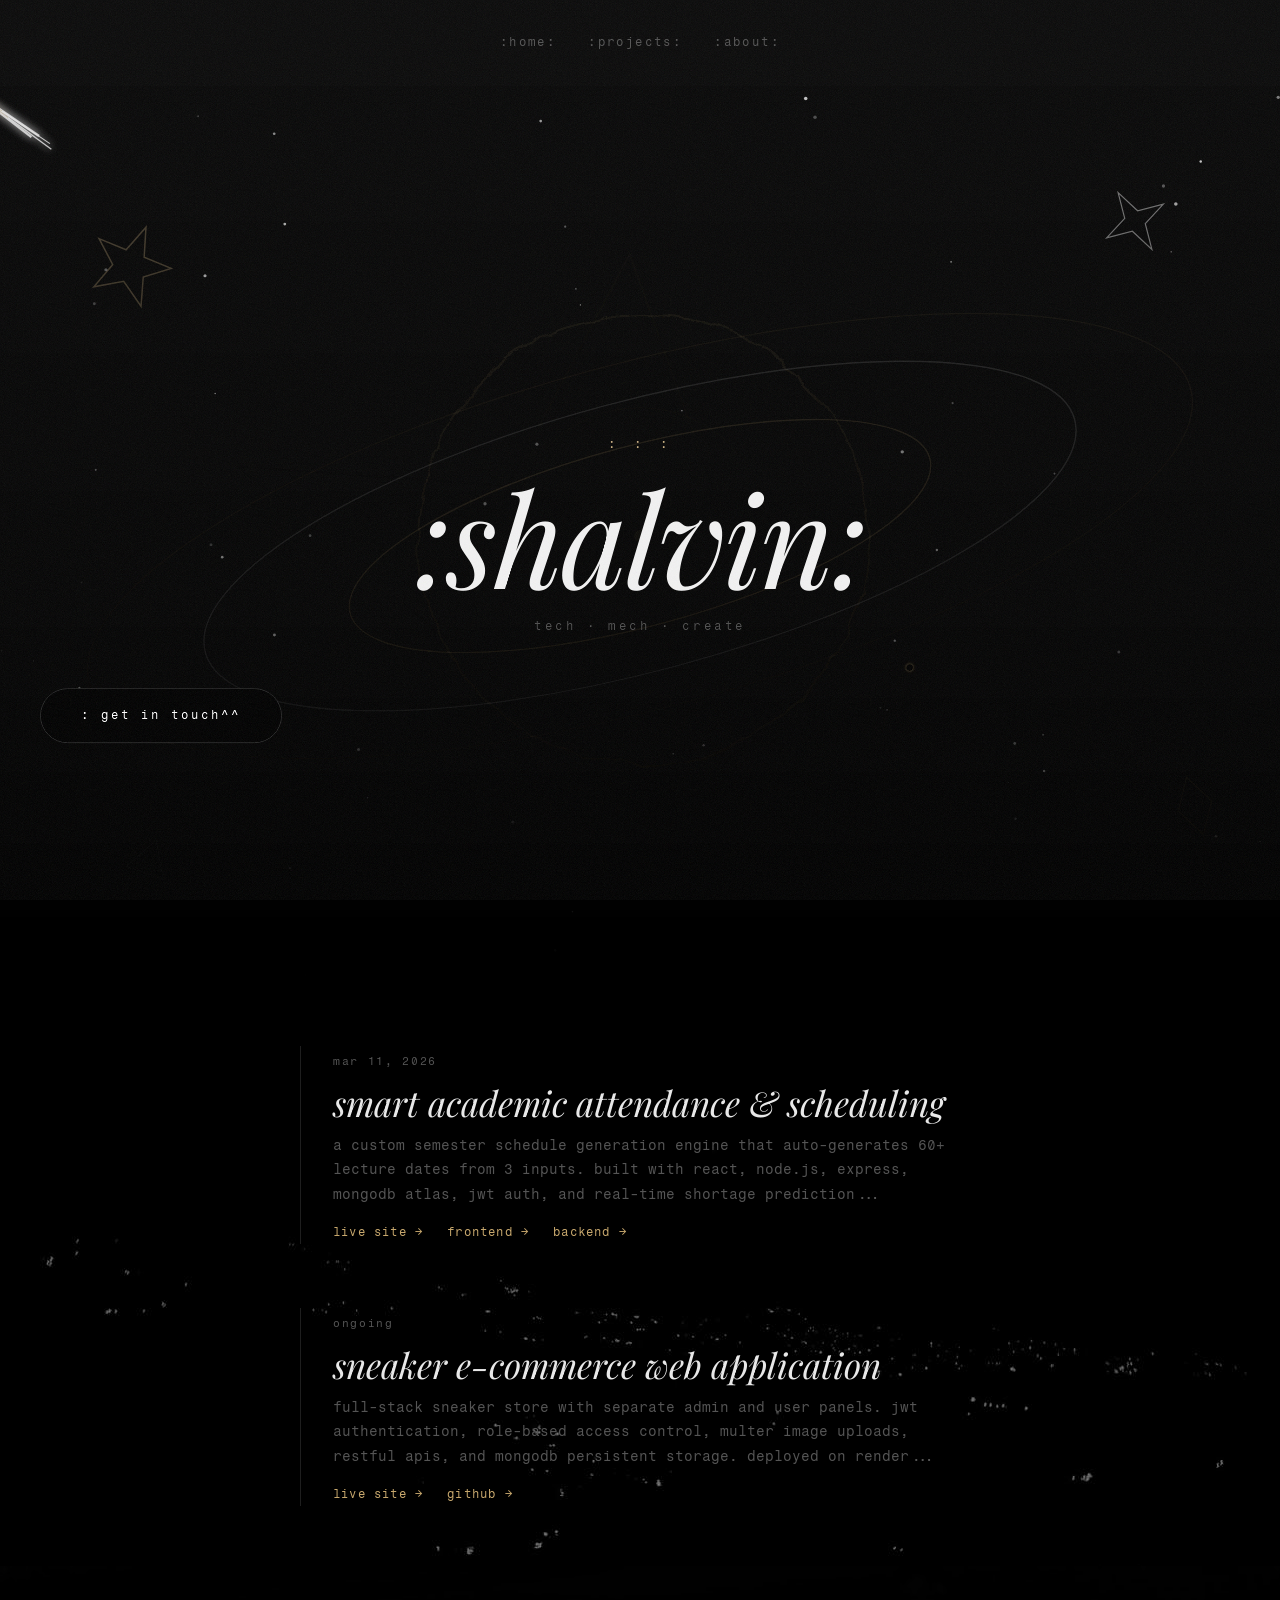
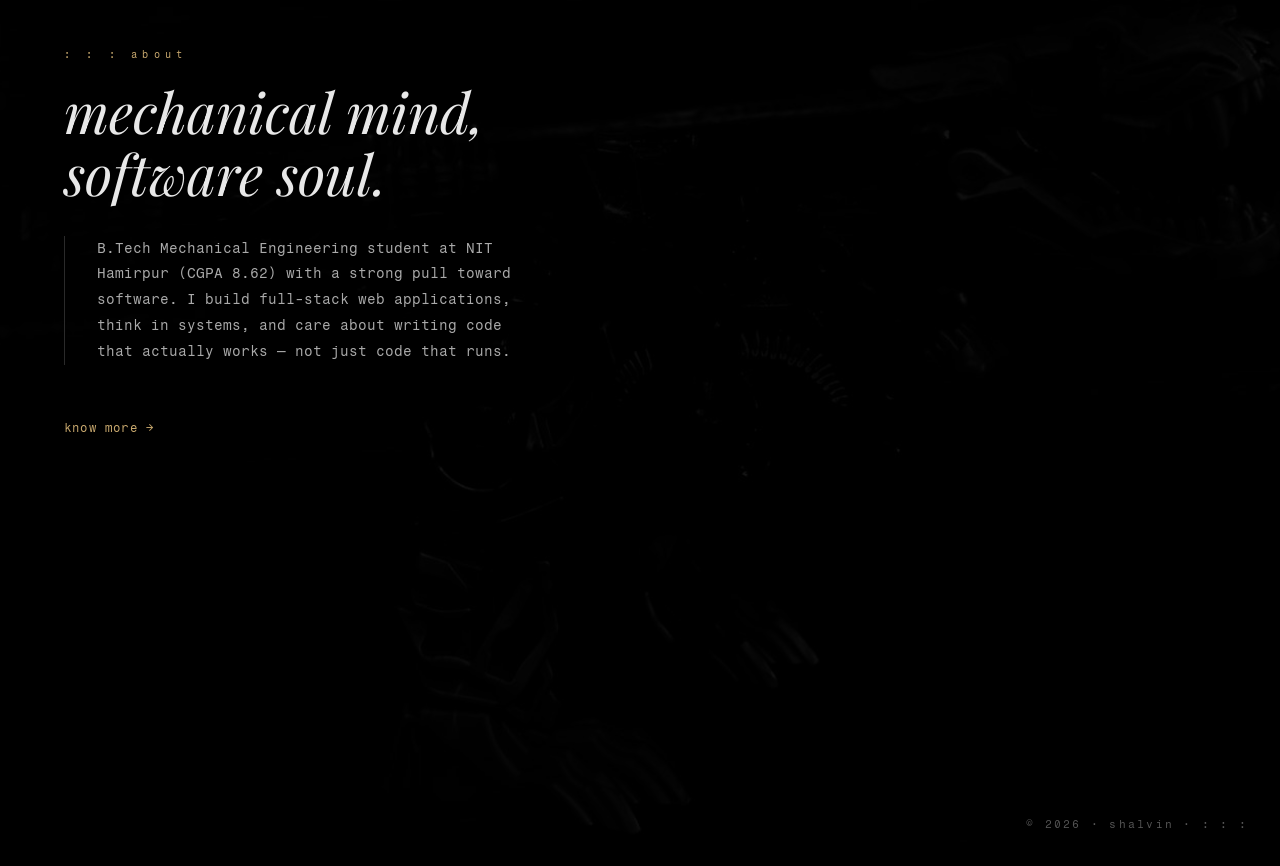
==== index.html @ be94e2be "initial deploy" ====
<!DOCTYPE html>
<html lang="en">
<head>
  <meta charset="UTF-8" />
  <meta name="viewport" content="width=device-width, initial-scale=1.0"/>
  <title>your.site</title>
  <link rel="preconnect" href="https://fonts.googleapis.com">
  <link href="https://fonts.googleapis.com/css2?family=Fragment+Mono&family=Playfair+Display:ital@0;1&display=swap" rel="stylesheet">
  <link rel="stylesheet" href="style.css" />
</head>
<body>
 
  
  <div class="grain"></div>
    <nav class="nav">
    <a href="index.html">:home:</a>
    <a href="index.html#projects">:projects:</a>
    <a href="#about">:about:</a>
  </nav>
  <section class="hero">
 
    <svg id="cosmos-svg" class="cosmos" viewBox="0 0 900 600"
      xmlns="http://www.w3.org/2000/svg" preserveAspectRatio="xMidYMid slice">
      <defs>
        <filter id="glow" x="-50%" y="-50%" width="200%" height="200%">
          <feGaussianBlur stdDeviation="3" result="blur"/>
          <feMerge><feMergeNode in="blur"/><feMergeNode in="SourceGraphic"/></feMerge>
        </filter>
        <filter id="harshGlow" x="-100%" y="-100%" width="300%" height="300%">
          <feGaussianBlur stdDeviation="6" result="blur"/>
          <feMerge><feMergeNode in="blur"/><feMergeNode in="SourceGraphic"/></feMerge>
        </filter>
        <filter id="distort">
          <feTurbulence type="turbulence" baseFrequency="0.02" numOctaves="2" seed="5" result="turb">
            <animate attributeName="baseFrequency" values="0.02;0.04;0.02" dur="8s" repeatCount="indefinite"/>
          </feTurbulence>
          <feDisplacementMap in="SourceGraphic" in2="turb" scale="8" xChannelSelector="R" yChannelSelector="G"/>
        </filter>
        <clipPath id="cosmosClip"><rect width="900" height="600"/></clipPath>
      </defs>
    
      <g id="cosmos-main" clip-path="url(#cosmosClip)">
        <ellipse cx="450" cy="300" rx="200" ry="60" fill="none" stroke="rgba(201,169,110,0.23)" stroke-width="1" transform="rotate(-15 450 300)"/>
        <ellipse cx="450" cy="300" rx="300" ry="90" fill="none" stroke="rgba(255,255,255,0.17)" stroke-width="1" transform="rotate(-15 450 300)"/>
        <ellipse cx="450" cy="300" rx="380" ry="115" fill="none" stroke="rgba(201,169,110,0.10)" stroke-width="1" transform="rotate(-15 450 300)"/>
        <g transform="translate(450,300)" filter="url(#distort)" opacity="0.12">
          <circle cx="0" cy="0" r="150" fill="none" stroke="#c9a96e" stroke-width="1.5"/>
        </g>
        <g transform="translate(450,300) rotate(-15)">
          <g>
            <circle cx="200" cy="0" r="3" fill="rgba(201,169,110,1)" filter="url(#glow)">
              <animate attributeName="opacity" values="0.9;0.4;0.9" dur="3s" repeatCount="indefinite"/>
            </circle>
            <animateTransform attributeName="transform" type="rotate" from="0" to="360" dur="12s" repeatCount="indefinite"/>
          </g>
          <g>
            <circle cx="-200" cy="0" r="2" fill="rgba(255,255,255,1)>
              <animate attributeName="opacity" values="0.5;0.1;0.5" dur="2.5s" repeatCount="indefinite"/>
            </circle>
            <animateTransform attributeName="transform" type="rotate" from="180" to="540" dur="12s" repeatCount="indefinite"/>
          </g>
        </g>
        <g transform="translate(110,120)">
          <polygon points="0,-28 6.5,-9 26,-9 11,3.5 17,22 0,11 -17,22 -11,3.5 -26,-9 -6.5,-9" fill="none" stroke="rgba(201,169,110,0.4)" stroke-width="1">
            <animateTransform attributeName="transform" type="rotate" from="0" to="360" dur="22s" repeatCount="indefinite"/>
          </polygon>
        </g>
        <g transform="translate(780,90)">
          <polygon points="0,-22 5,-5 22,0 5,5 0,22 -5,5 -22,0 -5,-5" fill="none" stroke="rgba(255,255,255,0.5)" stroke-width="0.8">
            <animateTransform attributeName="transform" type="rotate" from="0" to="-360" dur="16s" repeatCount="indefinite"/>
          </polygon>
        </g>
        <g transform="translate(820,480)">
          <polygon points="0,-20 5.8,-10 11.5,0 5.8,10 0,20 -5.8,10 -11.5,0 -5.8,-10" fill="none" stroke="rgba(201,169,110,0.2)" stroke-width="1">
            <animateTransform attributeName="transform" type="rotate" from="360" to="0" dur="30s" repeatCount="indefinite"/>
          </polygon>
        </g>
        <polygon points="450,80 520,240 700,240 560,340 610,500 450,400 290,500 340,340 200,240 380,240" fill="none" stroke="rgba(201,169,110,0.04)" stroke-width="1.5">
          <animateTransform attributeName="transform" type="rotate" from="0" to="360" dur="120s" repeatCount="indefinite" additive="sum" origin="450 300"/>
        </polygon>
        <g transform="translate(60,260)">
          <polygon points="0,-15 13,8 -13,8" fill="none" stroke="rgba(255,255,255,0.15)" stroke-width="0.8">
            <animateTransform attributeName="transform" type="rotate" from="0" to="360" dur="25s" repeatCount="indefinite"/>
          </polygon>
          <animateTransform attributeName="transform" type="translate" values="60,260; 70,248; 60,260" dur="11s" repeatCount="indefinite" additive="sum"/>
        </g>
        <circle cx="450" cy="300" r="80" fill="none" stroke="rgba(201,169,110,0.05)" stroke-width="1">
          <animate attributeName="r" values="80;92;80" dur="6s" repeatCount="indefinite"/>
        </circle>
        <circle cx="450" cy="300" r="4" fill="rgba(201,169,110,0.2)" filter="url(#harshGlow)">
          <animate attributeName="opacity" values="0.2;0.6;0.2" dur="4s" repeatCount="indefinite"/>
        </circle>
      </g>
    </svg>
    

    <div class="hero__overlay"></div>
    <div class="hero__content">
      <p class="hero__tag">: : :</p>
      <h1 class="hero__title">:shalvin:</h1>
      <p class="hero__sub">tech · mech · create</p>
      <a href="contact.html" class="hero__contact-btn">: get in touch^^</a>
    </div>
  </section>






  <main class="posts" id="projects">
     <article class="post">
    <span class="post__date">mar 11, 2026</span>
    <h2 class="post__title">smart academic attendance & scheduling</h2>
    <p class="post__excerpt">a custom semester schedule generation engine that auto-generates 60+ lecture dates from 3 inputs. built with react, node.js, express, mongodb atlas, jwt auth, and real-time shortage prediction...</p>
    <div class="post__links">
      <a href="https://smart-attendance-frontend-rho.vercel.app" class="post__link" target="_blank">live site →</a>
      <a href="https://github.com/Shalvin26/smart-attendance-frontend" class="post__link" target="_blank">frontend →</a>
      <a href="https://github.com/Shalvin26/smart-attendance-backend" class="post__link" target="_blank">backend →</a>
    </div>
  </article>

  <article class="post">
    <span class="post__date">ongoing</span>
    <h2 class="post__title">sneaker e-commerce web application</h2>
    <p class="post__excerpt">full-stack sneaker store with separate admin and user panels. jwt authentication, role-based access control, multer image uploads, restful apis, and mongodb persistent storage. deployed on render...</p>
    <div class="post__links">
      <a href="https://sneaker-store-2.onrender.com" class="post__link" target="_blank">live site →</a>
      <a href="https://github.com/Shalvin26/sneaker-store" class="post__link" target="_blank">github →</a>
    </div>
  </article>
  </main>


<footer class="footer">
  <div class="footer__inner">
    <!-- your about content here -->
  </div>
  <section class="about" id="about">
  <p class="about__tag">: : : about</p>
  <h2 class="about__title">mechanical mind,<br>software soul.</h2>
  <div class="about__bio">
    B.Tech Mechanical Engineering student at NIT Hamirpur (CGPA 8.62) with a strong pull toward software. I build full-stack web applications, think in systems, and care about writing code that actually works — not just code that runs.
  </div>
  <a href="about.html" class="post__link">know more →</a>

  </section>

<p class="footer__copy">© 2026 · shalvin · : : :</p>
</footer>

  <script src="script.js"></script>
  <script src="cosmos.js"></script>
</body>
</html>
---- style.css ----
/* ─────────────────────────────────────────
   DESIGN TOKENS
───────────────────────────────────────── */
:root {
  --bg:           #0a0a0a;
  --surface:      #111111;
  --border:       #1e1e1e;
  --text-primary: #e8e8e8;
  --text-muted:   #555555;
  --accent:       #c9a96e;
  --font-serif:   'Playfair Display', serif;
  --font-mono:    'Fragment Mono', monospace;
}

/* ─────────────────────────────────────────
   RESET
───────────────────────────────────────── */
*, *::before, *::after {
  margin: 0;
  padding: 0;
  box-sizing: border-box;
}

html {
  scroll-behavior: smooth;
}

body {
  background-color: var(--bg);
  color: var(--text-primary);
  font-family: var(--font-mono);
  line-height: 1.8;
}

/* ─────────────────────────────────────────
   PHASE 2 — GRAIN TEXTURE OVERLAY
   SVG feTurbulence generates noise math-
   ematically. No image file needed.
   pointer-events: none lets clicks pass
   through to content underneath.
───────────────────────────────────────── */
.grain {
  position: fixed;
  inset: 0;
  z-index: 1000;
  pointer-events: none;
  opacity: 0.08;
  background-image: url("data:image/svg+xml,%3Csvg viewBox='0 0 256 256' xmlns='http://www.w3.org/2000/svg'%3E%3Cfilter id='noise'%3E%3CfeTurbulence type='fractalNoise' baseFrequency='0.9' numOctaves='4' stitchTiles='stitch'/%3E%3C/filter%3E%3Crect width='100%25' height='100%25' filter='url(%23noise)'/%3E%3C/svg%3E");
  background-repeat: repeat;
  background-size: 200px 200px;
  animation: grain 0.5s steps(1) infinite;
}

/* steps(1) = jump between positions, not smooth
   transition. This creates the film flicker. */
@keyframes grain {
  0%   { background-position: 0% 0%; }
  10%  { background-position: -5% -10%; }
  20%  { background-position: -15% 5%; }
  30%  { background-position: 7% -25%; }
  40%  { background-position: -5% 25%; }
  50%  { background-position: -15% 10%; }
  60%  { background-position: 15% 0%; }
  70%  { background-position: 0% 15%; }
  80%  { background-position: 3% 35%; }
  90%  { background-position: -10% 10%; }
  100% { background-position: 0% 0%; }
}


.hero {
  position: relative;
  height: 100vh;
  /* 👇 Replace this URL with your own photo */
  background-image: url('https://images.unsplash.com/photo-1518791841217-8f162f1912da?w=1600');
  background-size: cover;
  background-position: center;
  background-attachment: fixed;      
  display: flex;
  align-items: center;
  justify-content: center;
  filter: grayscale(30%) contrast(110%); 
}


.hero__overlay {
  position: absolute;
  inset: 0;
  background: linear-gradient(
    to bottom,
    rgba(0,0,0,0.2)  0%,
    rgba(0,0,0,0.75) 60%,
    rgba(10,10,10,1) 100%   
  );
  mix-blend-mode: multiply;
}

.hero__content {
  position: relative;
  text-align: center;
  z-index: 1;
}

.hero__tag {
  font-family: var(--font-mono);
  color: var(--accent);
  letter-spacing: 0.5em;
  font-size: 0.75rem;
  margin-bottom: 1rem;
}


.hero__title {
  font-family: var(--font-serif);
  font-size: clamp(3rem, 10vw, 8rem);
  font-style: italic;
  font-weight: 400;
  line-height: 1;
  letter-spacing: -0.02em;
}

.hero__sub {
  margin-top: 1rem;
  font-size: 0.75rem;
  color: var(--text-muted);
  letter-spacing: 0.3em;
}


.nav {
  display: flex;
  gap: 2rem;
  justify-content: center;
  padding: 2rem;
  border-bottom: 1px solid var(--border);
}

.nav a {
  color: var(--text-muted);
  text-decoration: none;
  font-size: 0.75rem;
  letter-spacing: 0.2em;
  transition: color 0.3s ease;
}

.nav a:hover {
  color: var(--accent);
}


.posts {
  max-width: 680px;
  margin: 0 auto;
  padding: 5rem 2rem;
  display: flex;
  flex-direction: column;
  gap: 4rem;
}

.post {
  border-left: 1px solid var(--border);
  padding-left: 2rem;
  opacity: 0;
  transform: translateY(30px);
  transition: opacity 0.7s ease, transform 0.7s ease;
}

.post.visible {
  opacity: 1;
  transform: translateY(0);
}

.post:nth-child(2) { transition-delay: 0.15s; }
.post:nth-child(3) { transition-delay: 0.30s; }

.post__date {
  font-size: 0.7rem;
  color: var(--text-muted);
  letter-spacing: 0.15em;
}

.post__title {
  font-family: var(--font-serif);
  font-size: clamp(1.5rem, 4vw, 2.2rem);
  font-style: italic;
  font-weight: 400;
  margin: 0.5rem 0;
  line-height: 1.2;
}

.post__excerpt {
  font-size: 0.85rem;
  color: var(--text-muted);
  margin-bottom: 1rem;
}


.post__link {
  color: var(--accent);
  text-decoration: none;
  font-size: 0.75rem;
  letter-spacing: 0.1em;
  transition: letter-spacing 0.3s ease;
}

.post__link:hover {
  letter-spacing: 0.3em;
}

.post__links {
  display: flex;
  gap: 1.5rem;
}





.cosmos {
  position: absolute;
  inset: 0;
  width: 100%;
  height: 100%;
  z-index: 0;
  pointer-events: none;
}

.hero__overlay {
  position: absolute;
  inset: 0;
  z-index: 1;
  background: linear-gradient(
    to bottom,
    rgba(0,0,0,0.1)  0%,
    rgba(0,0,0,0.5)  60%,
    rgba(10,10,10,1) 100%
  );
  mix-blend-mode: multiply;
}

.hero__content {
  position: relative;
  z-index: 2;
}

.footer {
  position: relative;
  width: 100%;
  min-height: 100vh;
  background-image: url('dino2.jpg');
  background-size: cover;
  background-position: center top;
  border-top: 1px solid var(--border);
}

.footer::before {
  content: '';
  position: absolute;
  inset: 0;
  background: rgba(0, 0, 0, 0.72);
  z-index: 1;
}

.about {
  position: relative;
  z-index: 2;
  width: 100%;
  max-width: 600px;
  margin-left: 0;
  padding: 5rem 4rem 3rem 4rem;
  text-align: left;
}

.about__tag {
  color: #c9a96e !important;
  letter-spacing: 0.5em;
  font-size: 0.65rem;
  margin-bottom: 1rem;
}

.about__title {
  font-family: var(--font-serif);
  font-size: clamp(2rem, 6vw, 3.5rem);
  font-style: italic;
  font-weight: 400;
  line-height: 1.1;
  margin-bottom: 2rem;
  color: #e8e8e8 !important;
}

.about__bio {
  font-size: 0.85rem;
  color: #aaaaaa !important;
  line-height: 1.9;
  margin-bottom: 3rem;
  border-left: 1px solid #2a2a2a;
  padding-left: 2rem;
}

.about__label {
  font-size: 0.65rem;
  color: #c9a96e !important;
  letter-spacing: 0.4em;
  margin-bottom: 1.2rem;
}

.about__skills {
  display: grid;
  grid-template-columns: 1fr 1fr;
  gap: 1.5rem;
  margin-bottom: 3rem;
}

.skill-group {
  border-left: 1px solid #2a2a2a;
  padding-left: 1.5rem;
}

.skill-group__name {
  font-size: 0.65rem;
  color: #777777 !important;
  letter-spacing: 0.2em;
  margin-bottom: 0.6rem;
}

.skill-tag {
  font-size: 0.7rem;
  color: #c9a96e !important;
  border: 1px solid #2a2318;
  padding: 0.2rem 0.6rem;
  letter-spacing: 0.05em;
}

.skill-group__tags {
  display: flex;
  flex-wrap: wrap;
  gap: 0.4rem;
}

.about__divider {
  border: none;
  border-top: 1px solid #1e1e1e;
  margin: 2.5rem 0;
}

.about__edu-row {
  display: flex;
  justify-content: space-between;
  align-items: baseline;
  font-size: 0.8rem;
  margin-bottom: 0.3rem;
  color: #e8e8e8 !important;
}

.about__grade {
  color: #c9a96e !important;
  font-size: 0.7rem;
  letter-spacing: 0.1em;
}

.about__edu-sub {
  font-size: 0.7rem;
  color: #777777 !important;
  letter-spacing: 0.1em;
}

.footer__copy {
  position: absolute;
  bottom: 2rem;
  right: 2rem;
  font-size: 0.7rem;
  color: #555555;
  letter-spacing: 0.2em;
  z-index: 3;
}

.posts {
  width: 100%;
  max-width: 100%;
  padding: 60px 0;
  background-image: url('scene2.jpeg');
  background-size: cover;
  background-position: center;
  background-repeat: no-repeat;
  display: flex;
  flex-direction: column;
  align-items: center;

}

.post {
  max-width: 680px;  /* adjust to match your earlier text width */
  width: 90%;
}

.nav {
  border-bottom: none;
}
.footer {
  border-top: none;
}

.navaboutpage {
  display: flex;
  gap: 2rem;
  justify-content: center;
  padding: 2rem;
  background-color: #000;
}

.navaboutpage a {
  color: var(--text-muted);
  text-decoration: none;
  font-size: 0.75rem;
  letter-spacing: 0.2em;
  transition: color 0.3s ease;
}

.navaboutpage a:hover {
  color: var(--accent);
}


.hero__contact-btn {
  display: inline-block;
  font-family: var(--font-mono);
  font-size: 0.75rem;
  letter-spacing: 0.25em;
  color: #ffffff;
  background: #000000;
  padding: 1rem 2.5rem;
  border-radius: 999px;
  text-decoration: none;
  border: 1px solid #333;
  position: fixed;
  left: 2.5rem;
  top: 70%;
  transform: translateY(-50%);
  z-index: 100;
  animation: floatBtn 4s ease-in-out infinite;
  transition: background 0.3s ease, border-color 0.3s ease, letter-spacing 0.3s ease;
}

.hero__contact-btn:hover {
  background: #111;
  border-color: #c9a96e;
  letter-spacing: 0.45em;
  animation-play-state: paused;
}

@keyframes floatBtn {
  0%   { transform: translate(0px,    -50%); }
  25%  { transform: translate(8px,  calc(-50% - 14px)); }
  50%  { transform: translate(16px,   -50%); }
  75%  { transform: translate(8px,  calc(-50% + 14px)); }
  100% { transform: translate(0px,    -50%); }
}
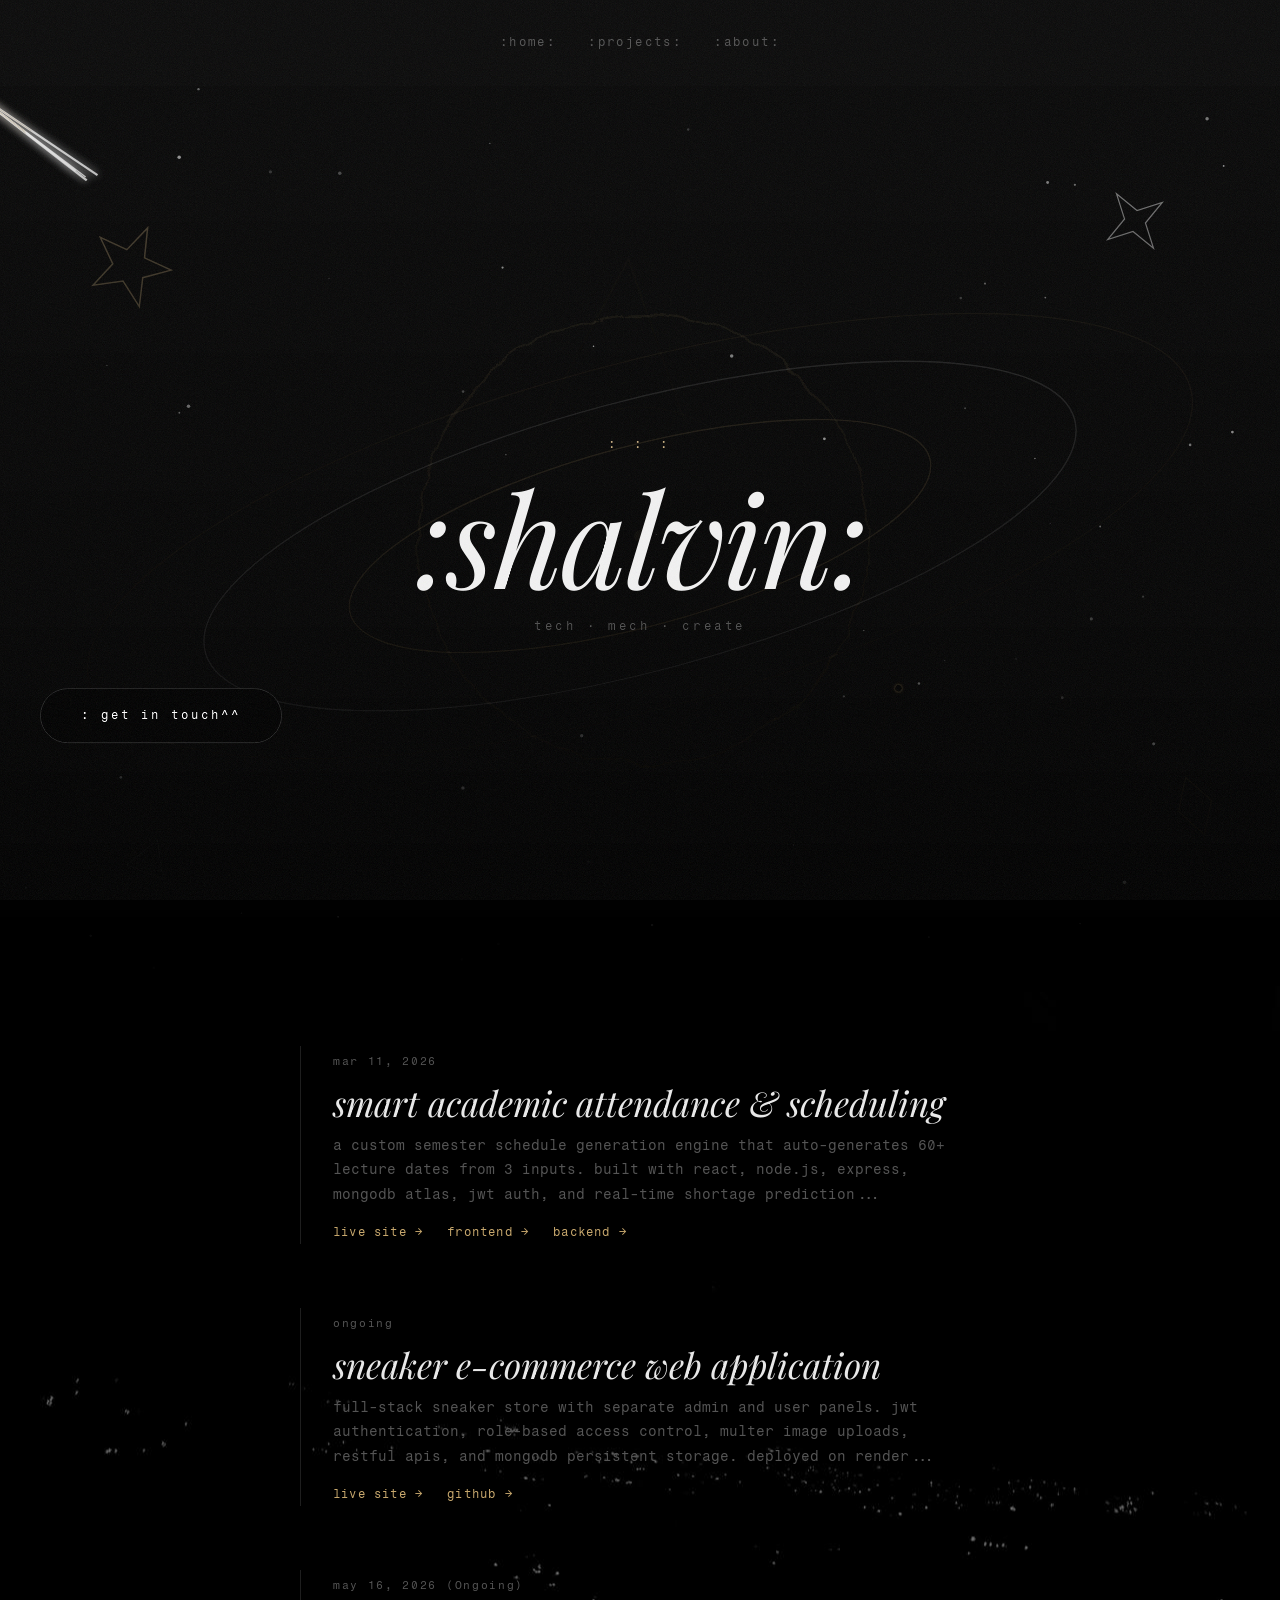
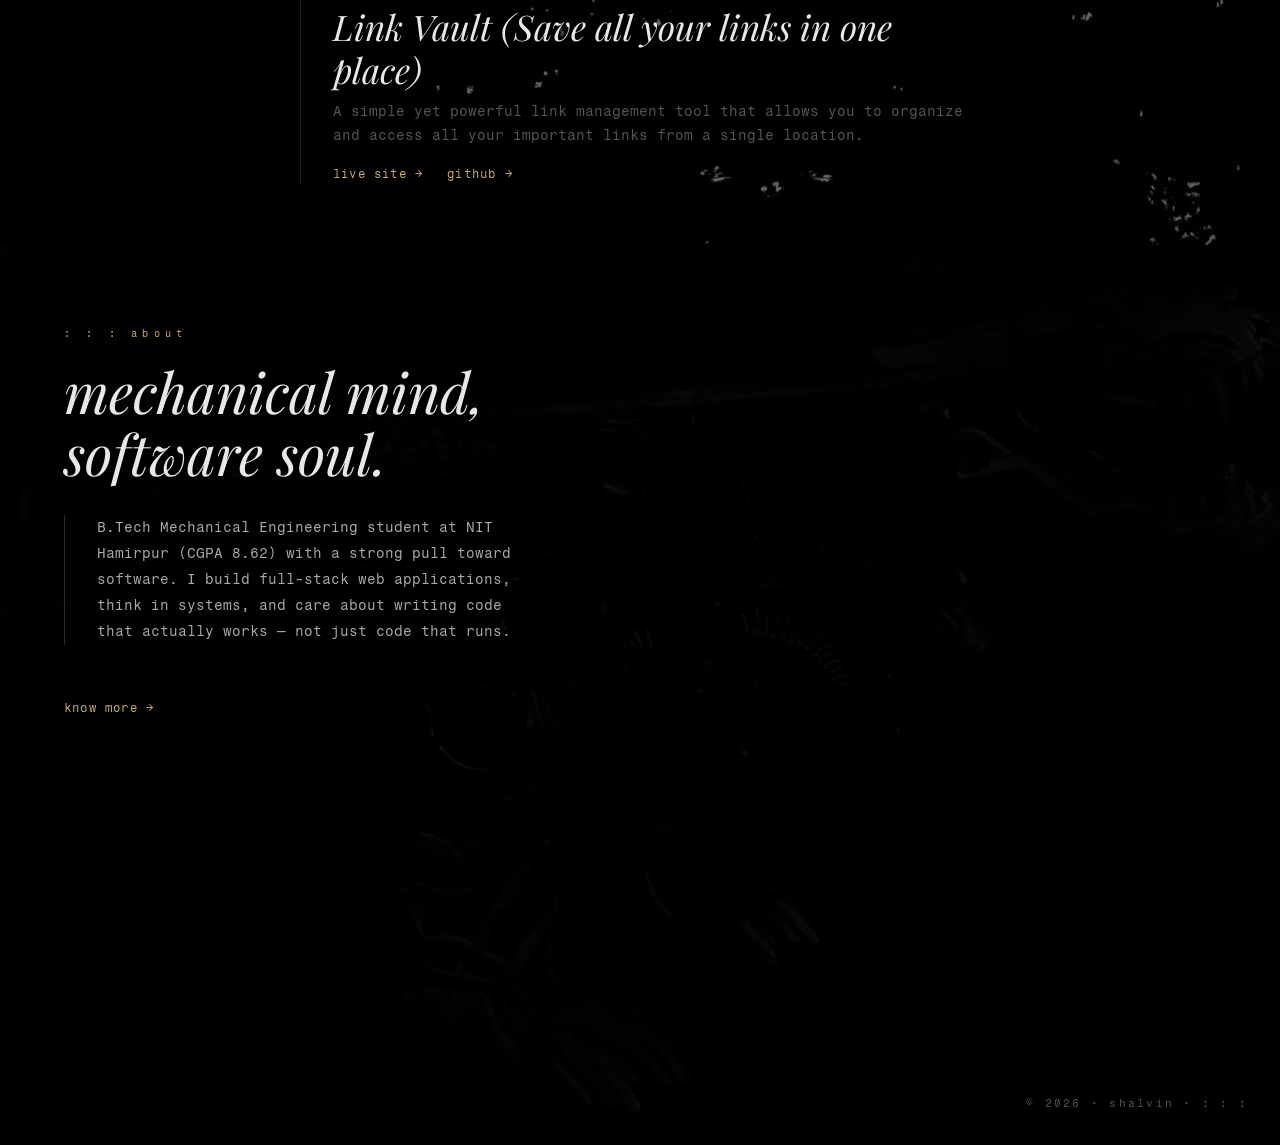
==== commit 721011ee: "added article" ====
--- a/index.html
+++ b/index.html
@@ -129,6 +129,16 @@
       <a href="https://github.com/Shalvin26/sneaker-store" class="post__link" target="_blank">github →</a>
     </div>
   </article>
+
+  <article class="post">
+    <span class="post__date">may 16, 2026 (Ongoing)</span>
+    <h2 class="post__title">Link Vault (Save all your links in one place)</h2>
+    <p class="post__excerpt">A simple yet powerful link management tool that allows you to organize and access all your important links from a single location.</p>
+    <div class="post__links">
+      <a href="https://linktreeclone-black.vercel.app/" class="post__link" target="_blank">live site →</a>
+      <a href="https://github.com/Shalvin26/linktreeclone" class="post__link" target="_blank">github →</a>
+    </div>
+  </article>
   </main>
 
 
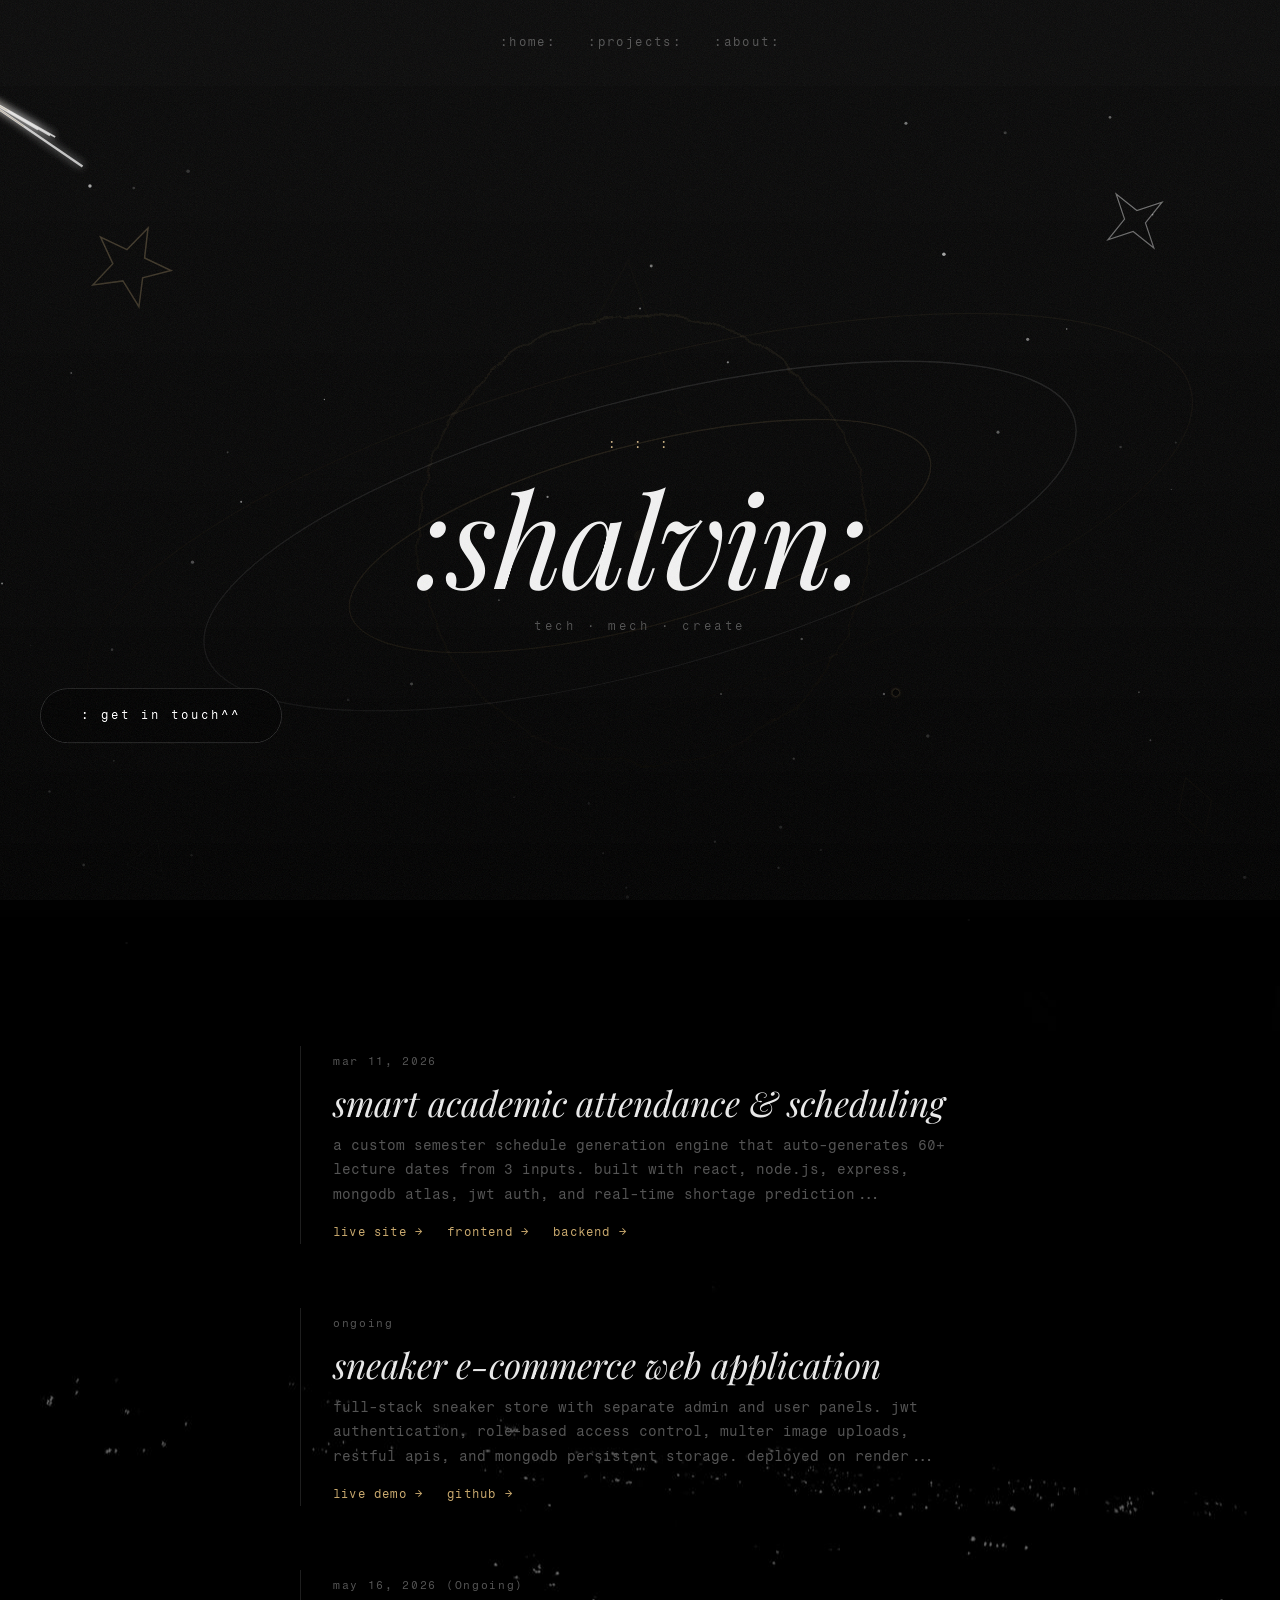
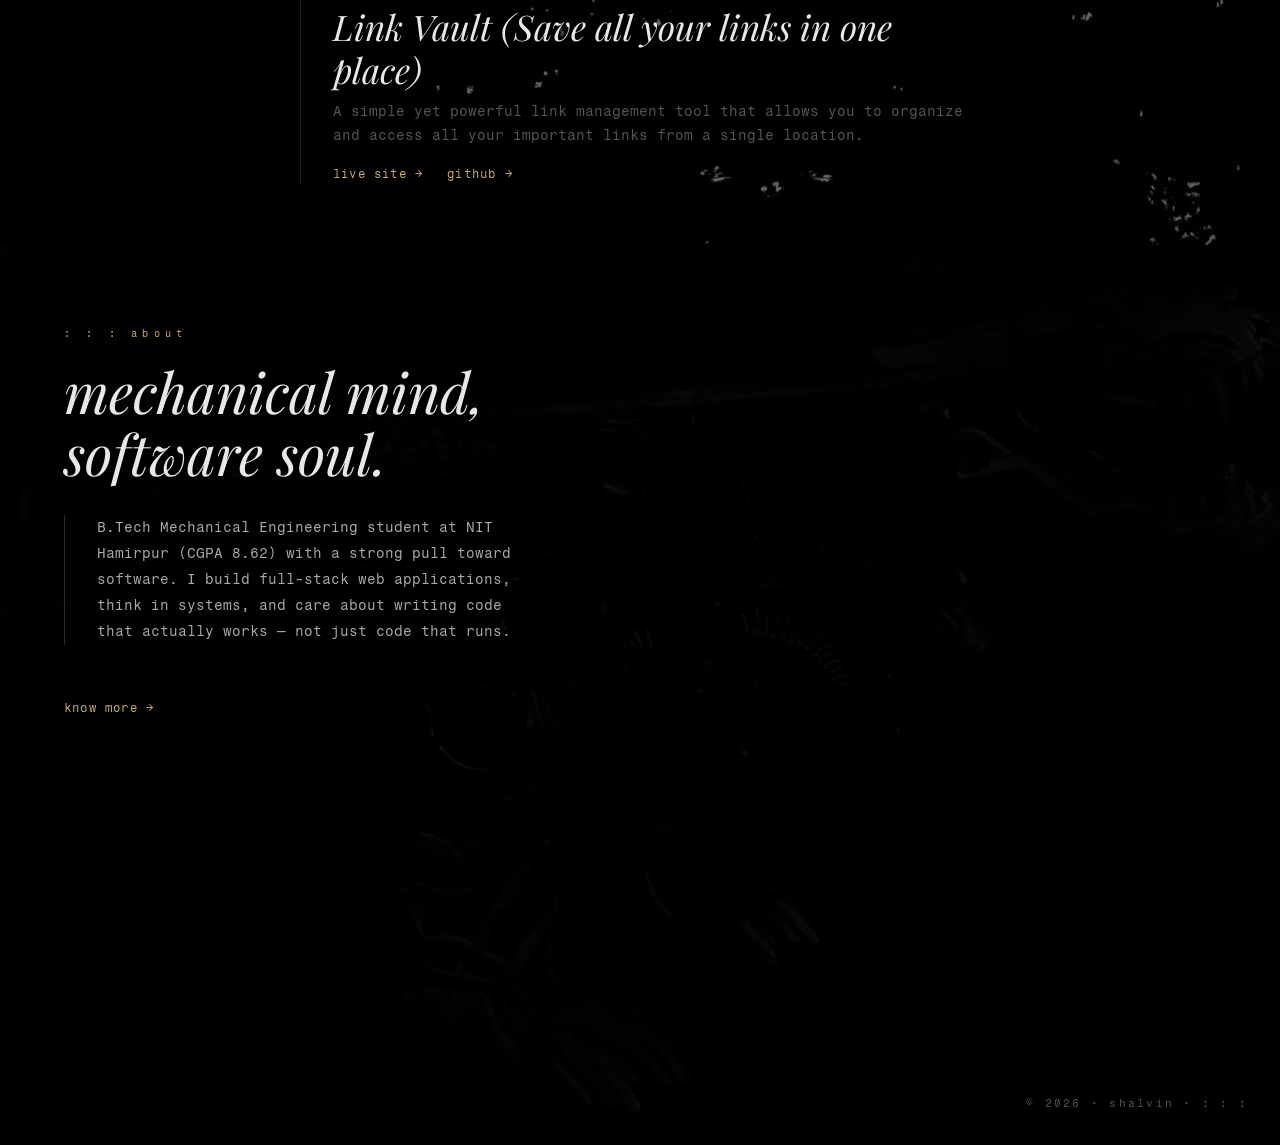
==== commit 49a301e6: "some changes" ====
--- a/index.html
+++ b/index.html
@@ -125,7 +125,7 @@
     <h2 class="post__title">sneaker e-commerce web application</h2>
     <p class="post__excerpt">full-stack sneaker store with separate admin and user panels. jwt authentication, role-based access control, multer image uploads, restful apis, and mongodb persistent storage. deployed on render...</p>
     <div class="post__links">
-      <a href="https://sneaker-store-2.onrender.com" class="post__link" target="_blank">live site →</a>
+      <a href="https://sneaker-store-2.onrender.com" class="post__link" target="_blank">live demo →</a>
       <a href="https://github.com/Shalvin26/sneaker-store" class="post__link" target="_blank">github →</a>
     </div>
   </article>
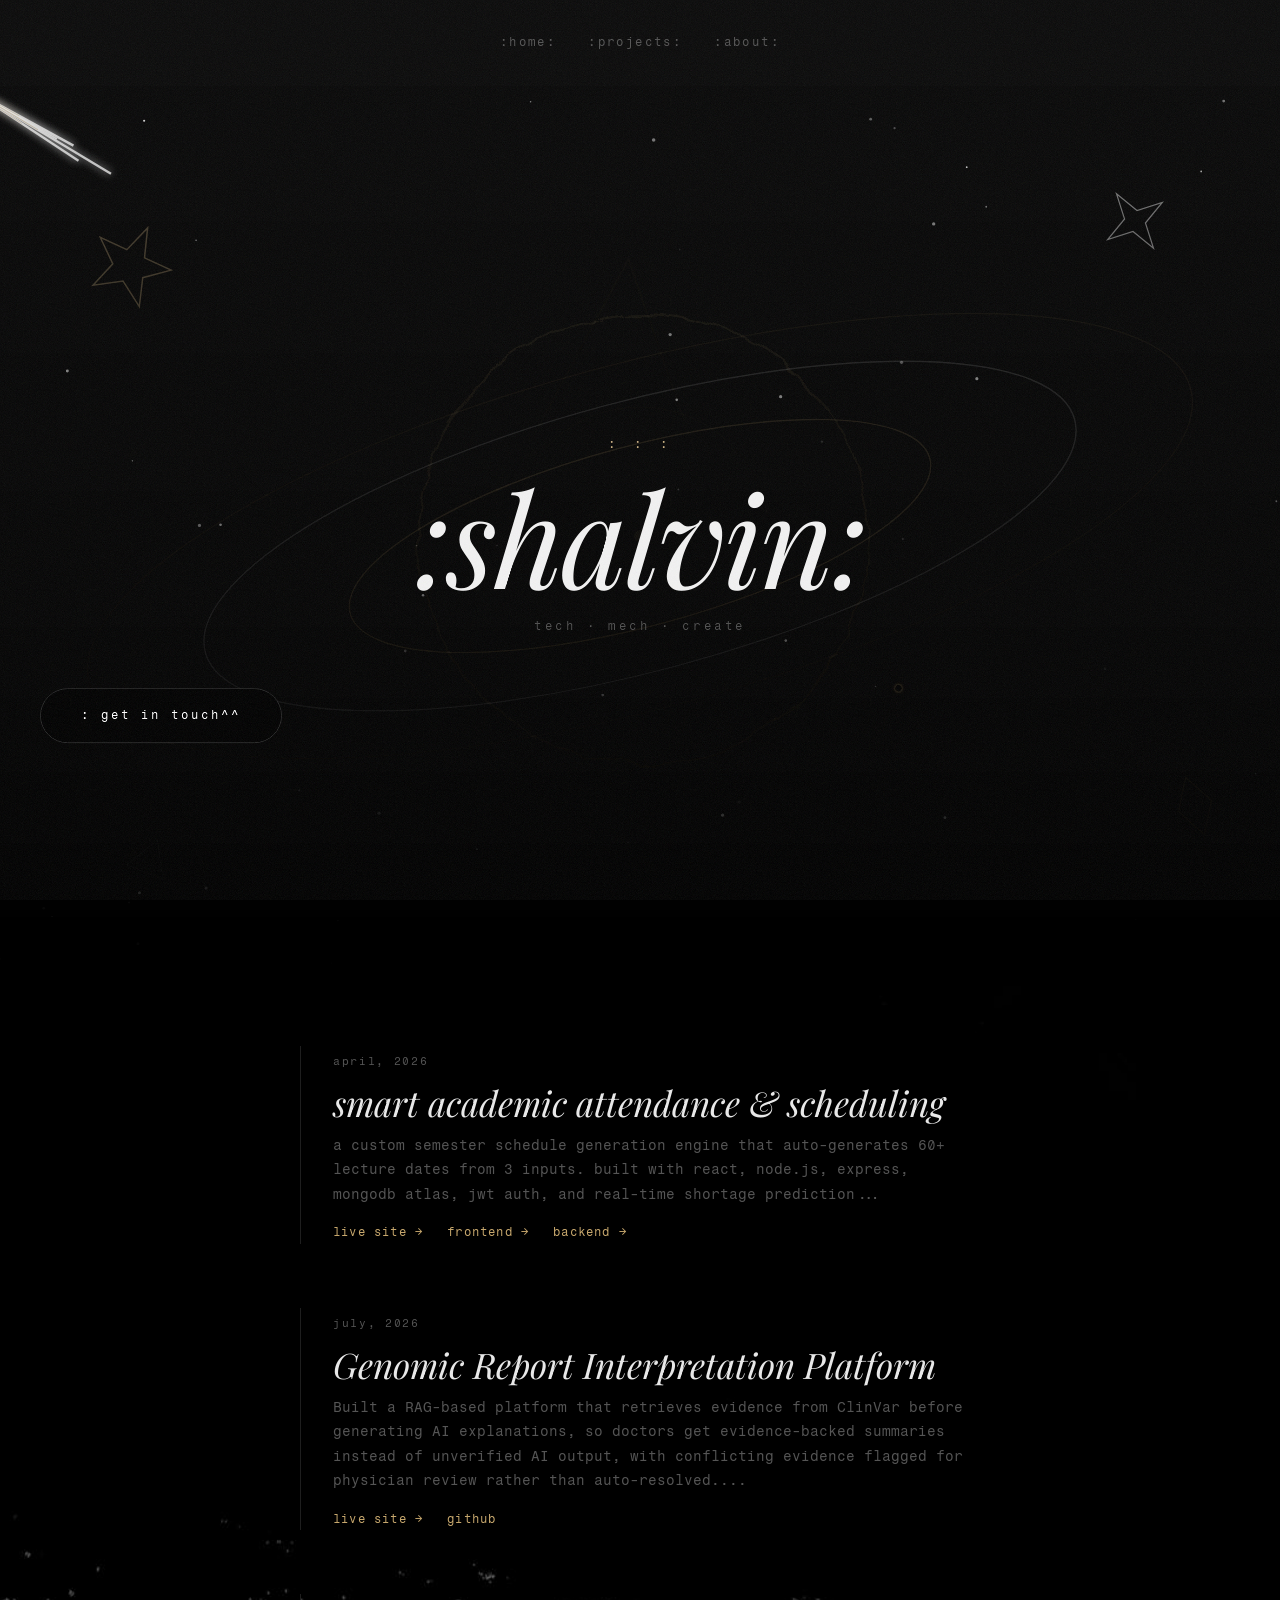
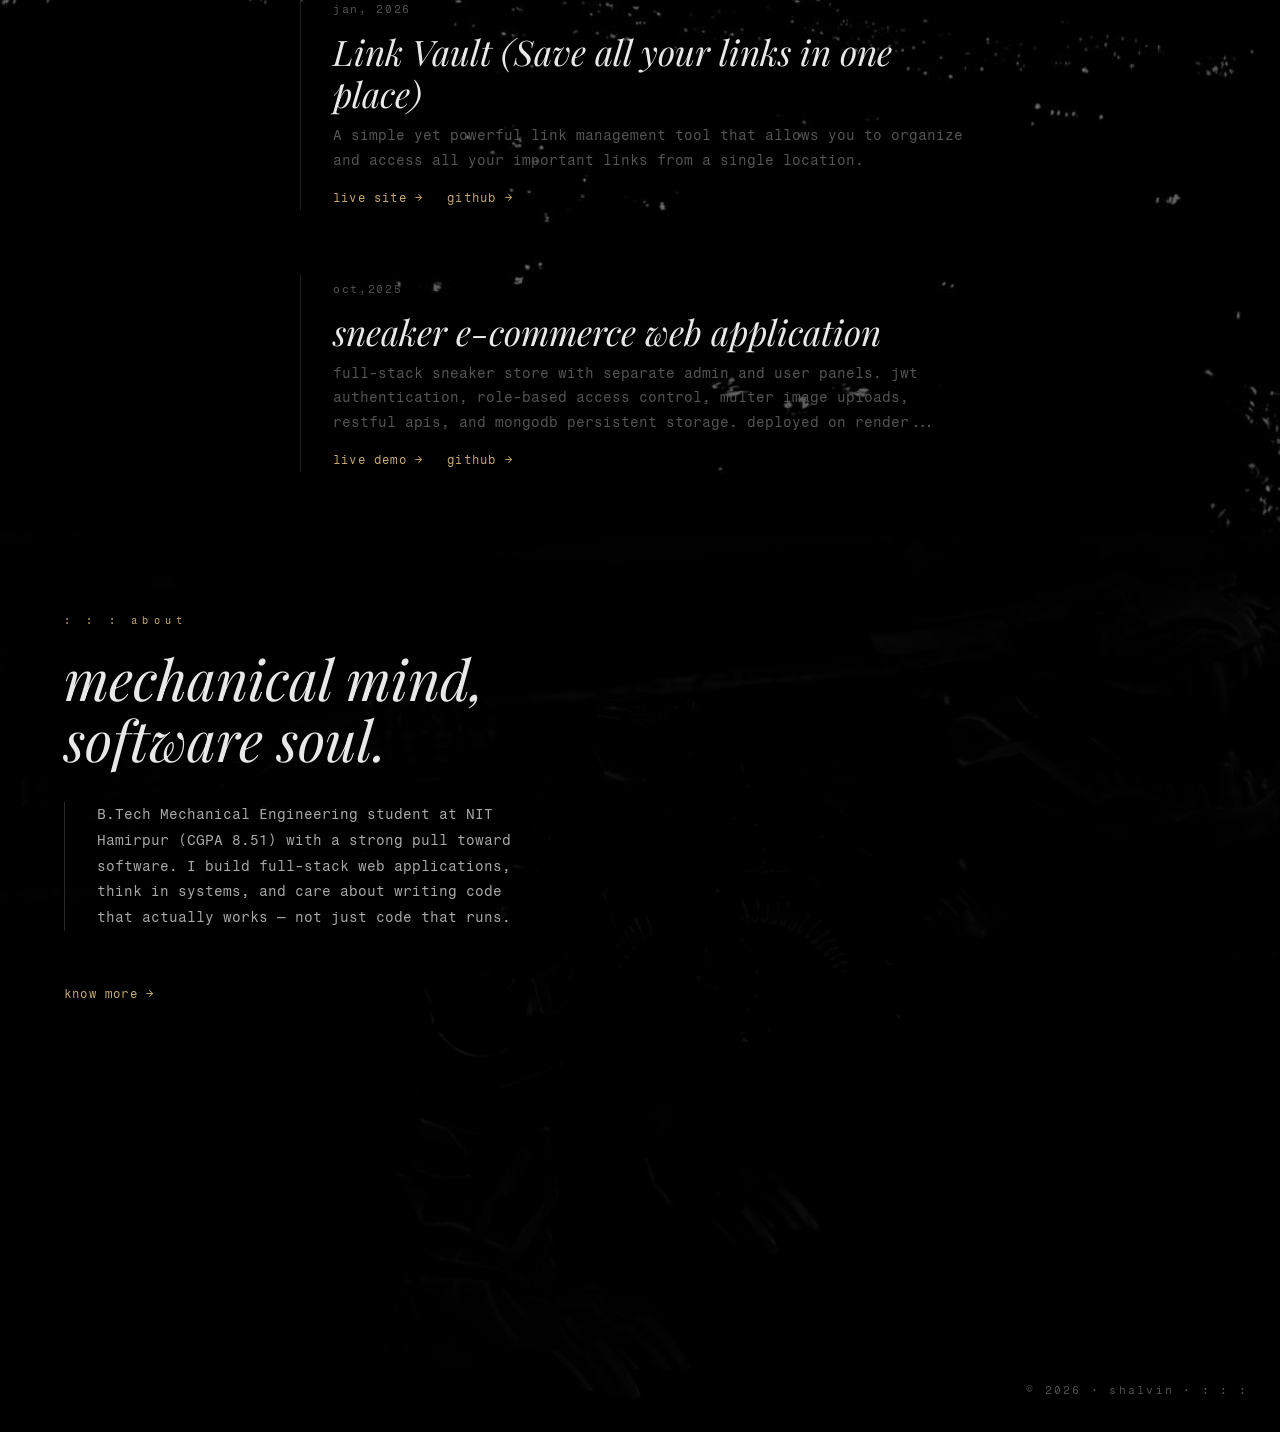
==== commit 4cf66b18: "added proejct info" ====
--- a/index.html
+++ b/index.html
@@ -110,7 +110,7 @@
 
   <main class="posts" id="projects">
      <article class="post">
-    <span class="post__date">mar 11, 2026</span>
+    <span class="post__date">april, 2026</span>
     <h2 class="post__title">smart academic attendance & scheduling</h2>
     <p class="post__excerpt">a custom semester schedule generation engine that auto-generates 60+ lecture dates from 3 inputs. built with react, node.js, express, mongodb atlas, jwt auth, and real-time shortage prediction...</p>
     <div class="post__links">
@@ -120,8 +120,31 @@
     </div>
   </article>
 
+   <article class="post">
+    <span class="post__date">july, 2026</span>
+    <h2 class="post__title">Genomic Report Interpretation Platform</h2>
+    <p class="post__excerpt">Built a RAG-based platform that retrieves evidence from ClinVar before generating AI explanations, so doctors get
+evidence-backed summaries instead of unverified AI output, with conflicting evidence flagged for physician review rather
+than auto-resolved....</p>
+    <div class="post__links">
+      <a href="https://onco-genomic-assist.vercel.app" class="post__link" target="_blank">live site →</a>
+      <a href="https://github.com/Shalvin26/Onco-Genomic-Assist" class="post__link" target="_blank">github</a>
+      
+    </div>
+  </article>
+
   <article class="post">
-    <span class="post__date">ongoing</span>
+    <span class="post__date">jan, 2026 </span>
+    <h2 class="post__title">Link Vault (Save all your links in one place)</h2>
+    <p class="post__excerpt">A simple yet powerful link management tool that allows you to organize and access all your important links from a single location.</p>
+    <div class="post__links">
+      <a href="https://linktreeclone-black.vercel.app/" class="post__link" target="_blank">live site →</a>
+      <a href="https://github.com/Shalvin26/linktreeclone" class="post__link" target="_blank">github →</a>
+    </div>
+  </article>
+
+  <article class="post">
+    <span class="post__date">oct,2025</span>
     <h2 class="post__title">sneaker e-commerce web application</h2>
     <p class="post__excerpt">full-stack sneaker store with separate admin and user panels. jwt authentication, role-based access control, multer image uploads, restful apis, and mongodb persistent storage. deployed on render...</p>
     <div class="post__links">
@@ -130,15 +153,7 @@
     </div>
   </article>
 
-  <article class="post">
-    <span class="post__date">may 16, 2026 (Ongoing)</span>
-    <h2 class="post__title">Link Vault (Save all your links in one place)</h2>
-    <p class="post__excerpt">A simple yet powerful link management tool that allows you to organize and access all your important links from a single location.</p>
-    <div class="post__links">
-      <a href="https://linktreeclone-black.vercel.app/" class="post__link" target="_blank">live site →</a>
-      <a href="https://github.com/Shalvin26/linktreeclone" class="post__link" target="_blank">github →</a>
-    </div>
-  </article>
+
   </main>
 
 
@@ -150,7 +165,7 @@
   <p class="about__tag">: : : about</p>
   <h2 class="about__title">mechanical mind,<br>software soul.</h2>
   <div class="about__bio">
-    B.Tech Mechanical Engineering student at NIT Hamirpur (CGPA 8.62) with a strong pull toward software. I build full-stack web applications, think in systems, and care about writing code that actually works — not just code that runs.
+    B.Tech Mechanical Engineering student at NIT Hamirpur (CGPA 8.51) with a strong pull toward software. I build full-stack web applications, think in systems, and care about writing code that actually works — not just code that runs.
   </div>
   <a href="about.html" class="post__link">know more →</a>
 
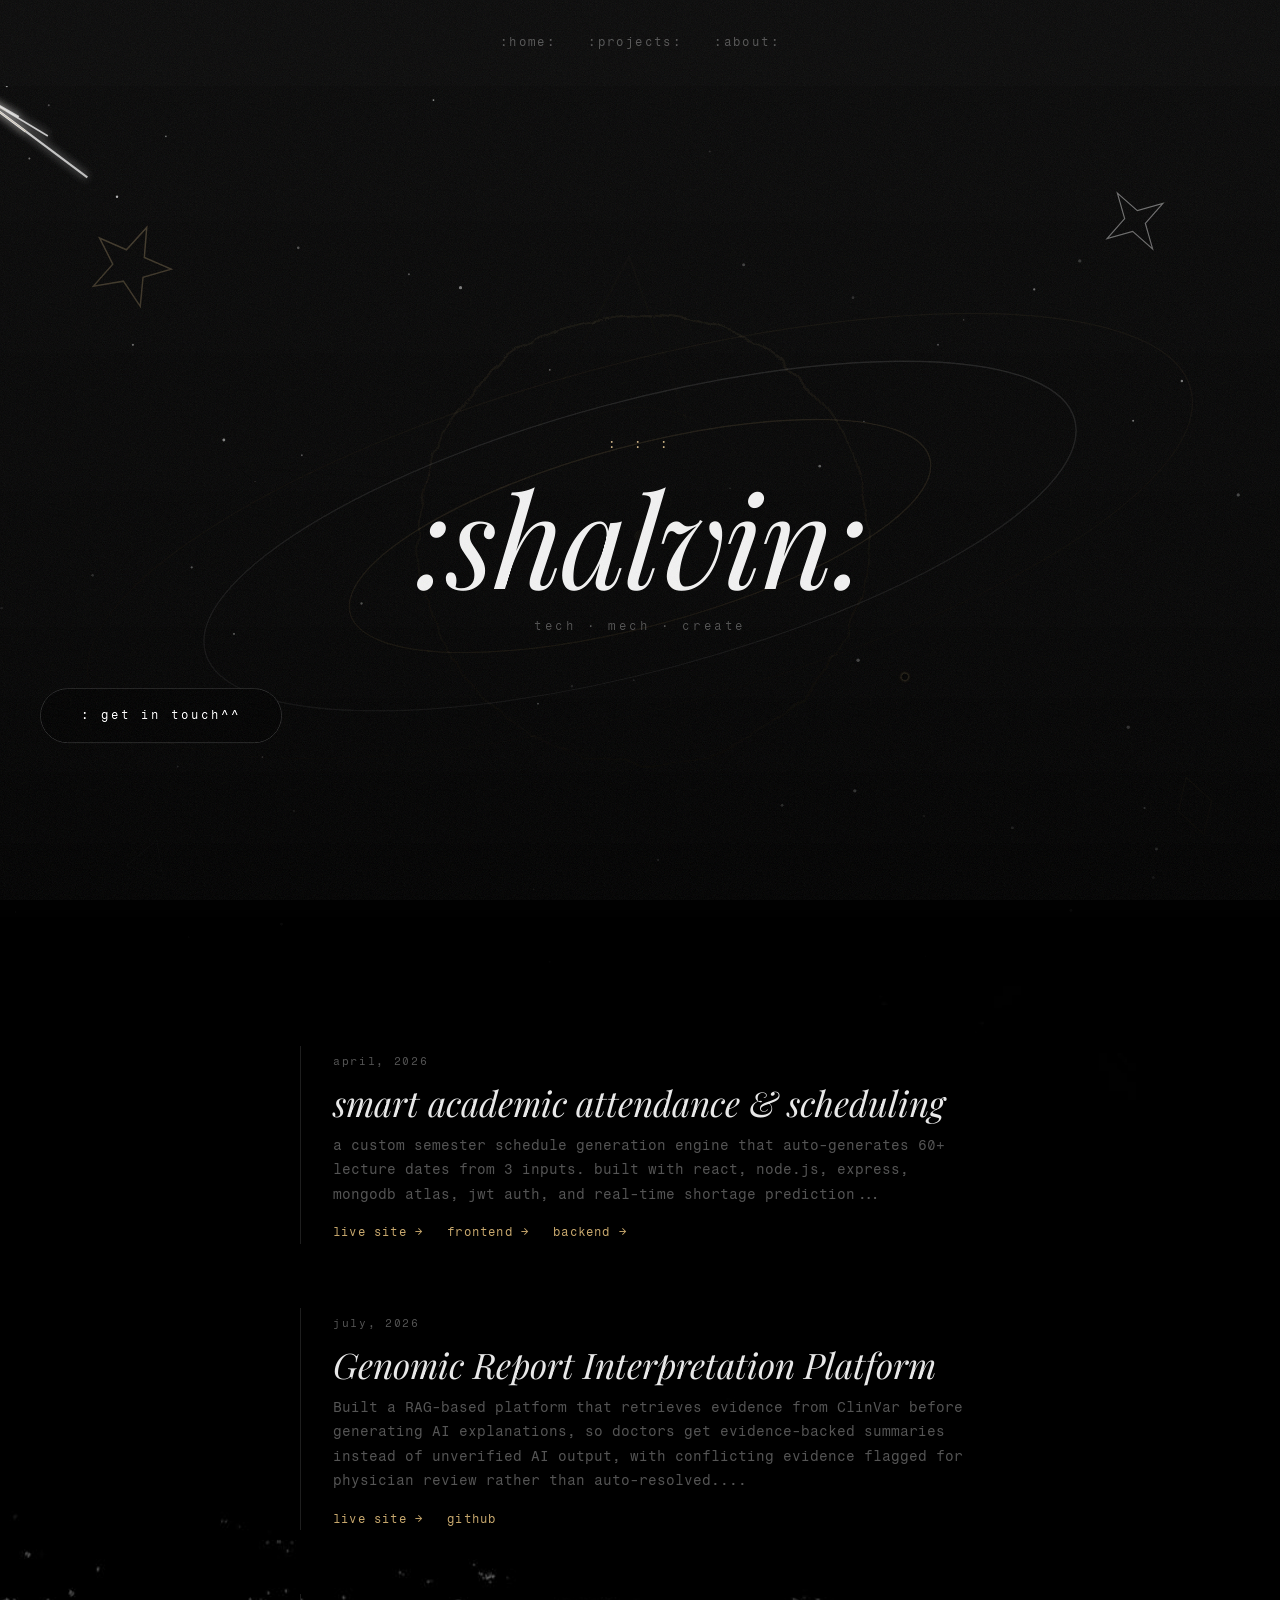
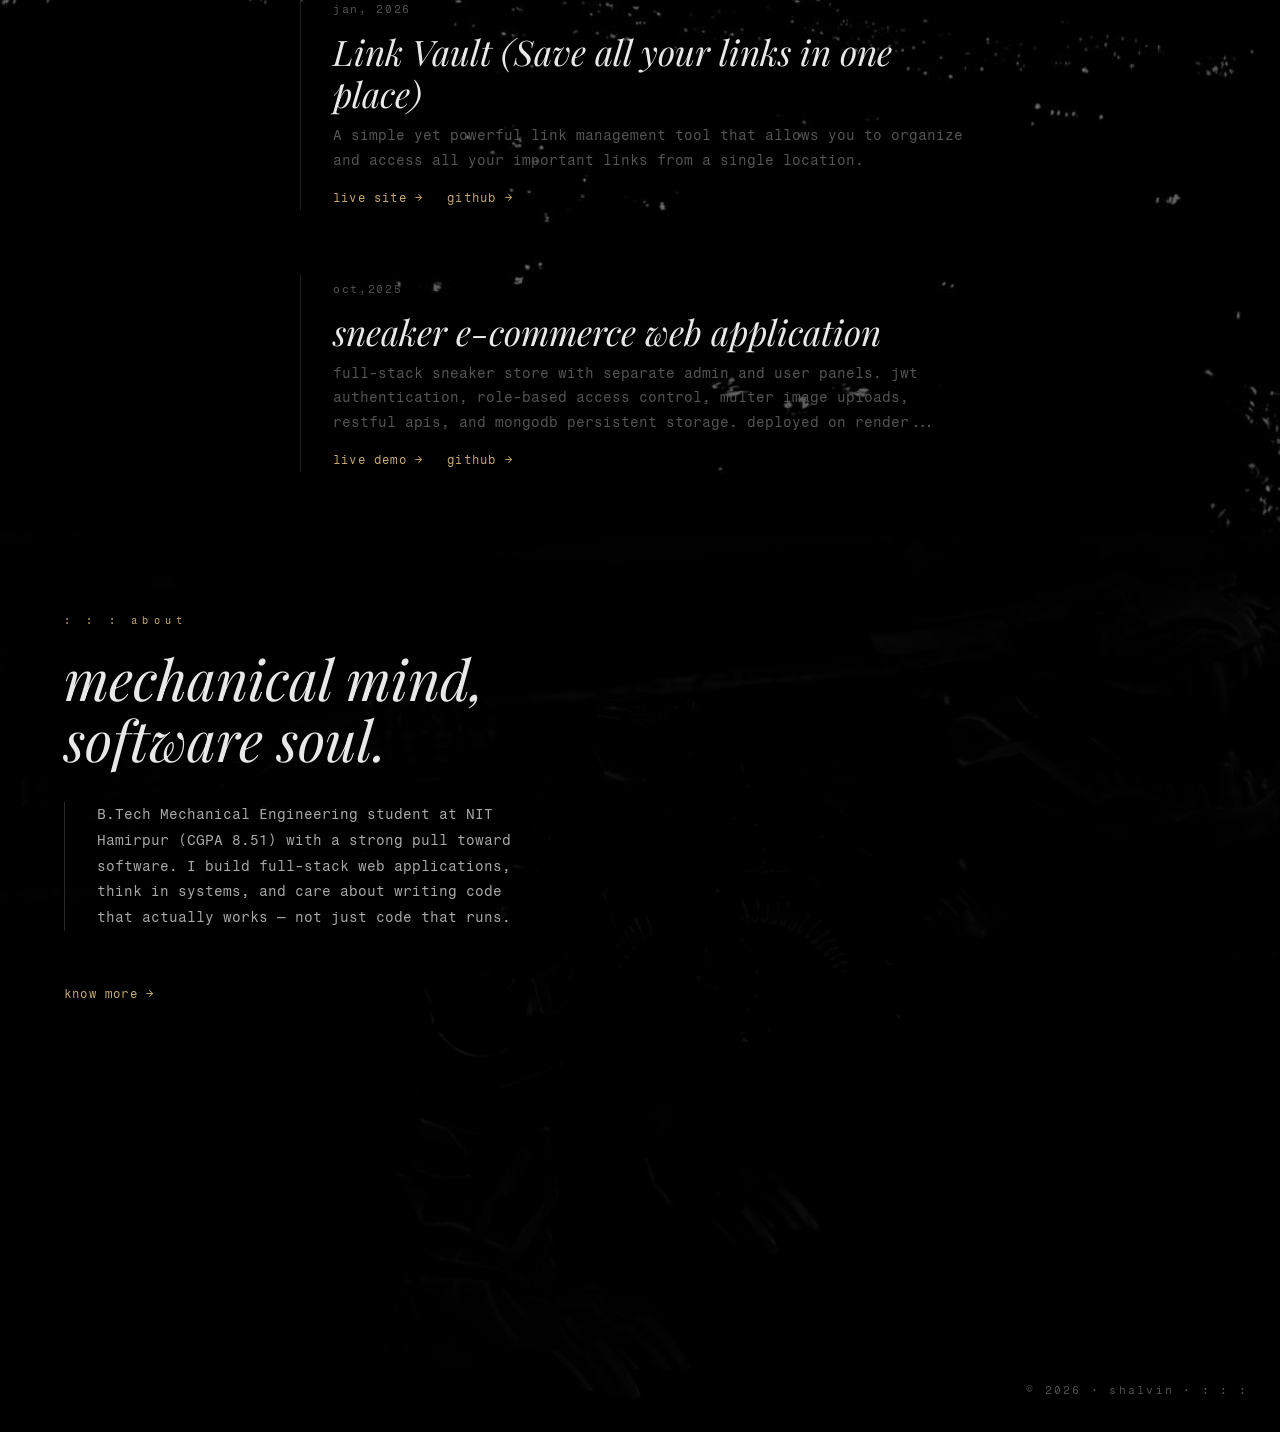
==== commit 021c64a2: "fixed linkvault link issue" ====
--- a/index.html
+++ b/index.html
@@ -138,7 +138,7 @@
     <h2 class="post__title">Link Vault (Save all your links in one place)</h2>
     <p class="post__excerpt">A simple yet powerful link management tool that allows you to organize and access all your important links from a single location.</p>
     <div class="post__links">
-      <a href="https://linktreeclone-black.vercel.app/" class="post__link" target="_blank">live site →</a>
+      <a href="https://linkvault-black.vercel.app" class="post__link" target="_blank">live site →</a>
       <a href="https://github.com/Shalvin26/linktreeclone" class="post__link" target="_blank">github →</a>
     </div>
   </article>
